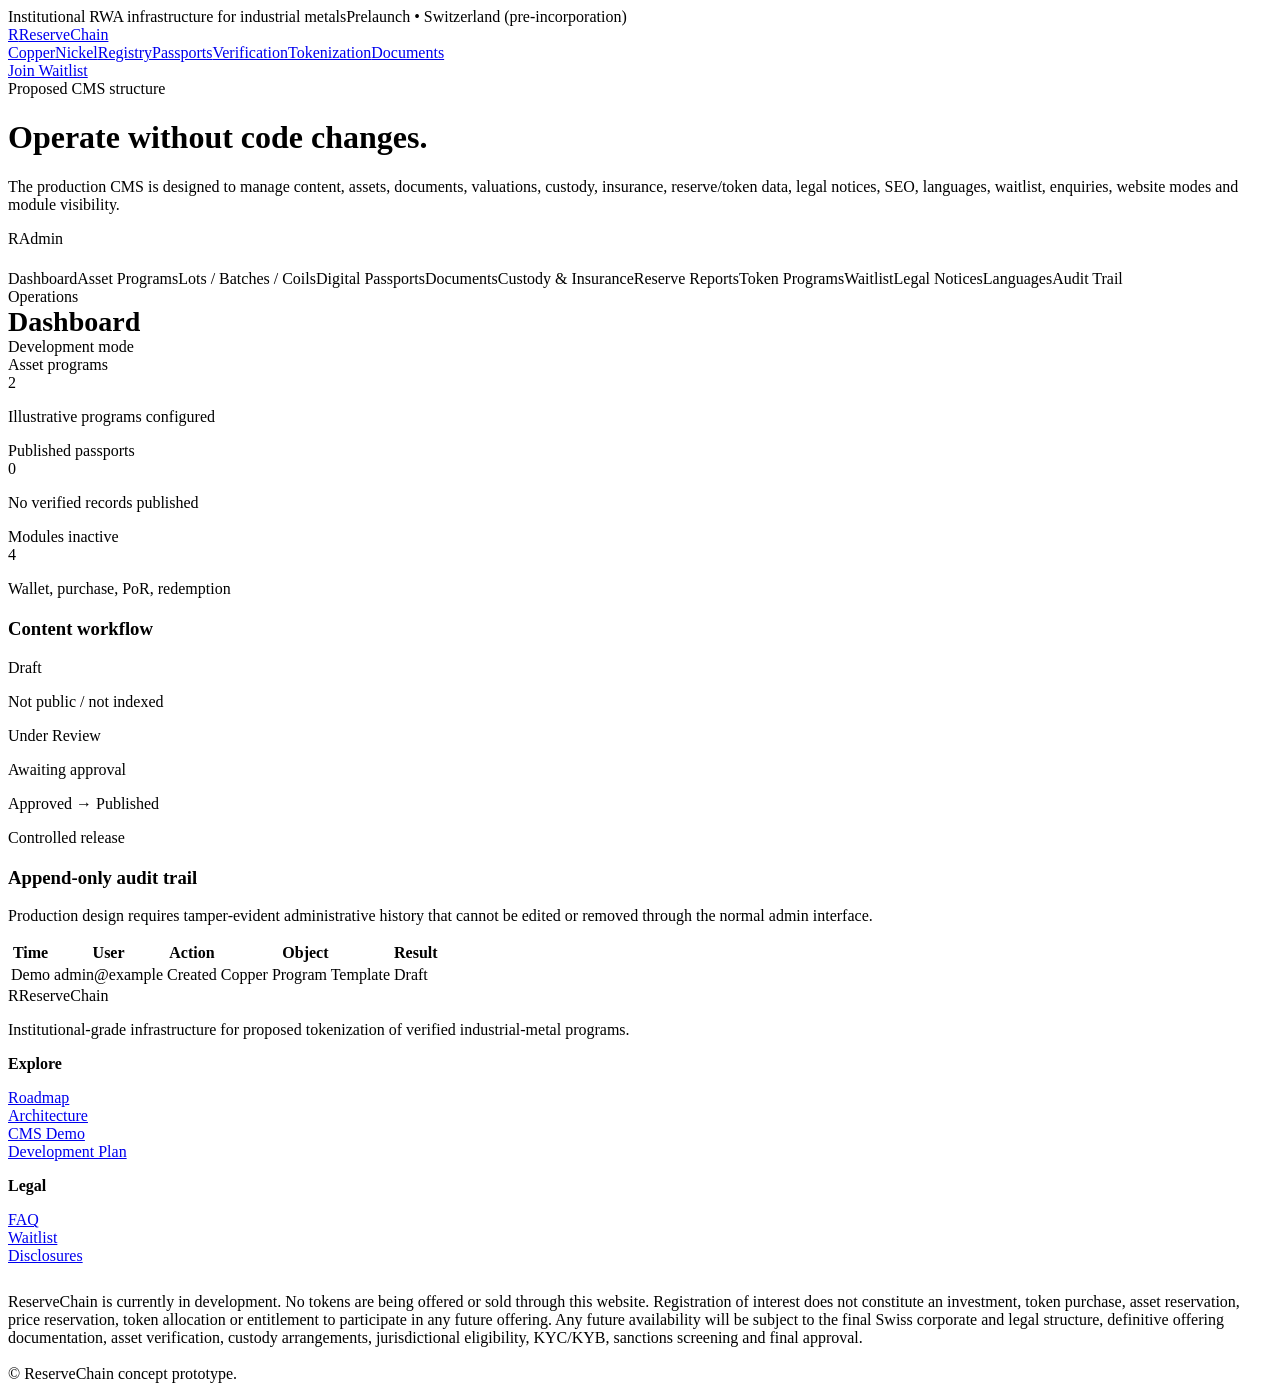
==== admin.html @ 05911ca4 "Add files via upload" ====
<!doctype html><html lang="en"><head><meta charset="utf-8"><meta name="viewport" content="width=device-width,initial-scale=1"><title>CMS / Admin Demo | ReserveChain</title><meta name="description" content="ReserveChain institutional industrial-metal tokenization platform prototype"><link rel="stylesheet" href="assets/style.css"></head><body><div class="topbar"><div class="container"><span>Institutional RWA infrastructure for industrial metals</span><span>Prelaunch • Switzerland (pre-incorporation)</span></div></div><nav class="nav"><div class="container navin"><a class="brand" href="index.html"><span class="mark">R</span><span>ReserveChain</span></a><div class="links"><a href="copper.html">Copper</a><a href="nickel.html">Nickel</a><a href="registry.html">Registry</a><a href="passport.html">Passports</a><a href="verification.html">Verification</a><a href="tokenization.html">Tokenization</a><a href="documents.html">Documents</a></div><a class="btn primary" href="waitlist.html">Join Waitlist</a></div></nav><header class="hero"><div class="container"><div class="eyebrow">Proposed CMS structure</div><h1>Operate without code changes.</h1><p>The production CMS is designed to manage content, assets, documents, valuations, custody, insurance, reserve/token data, legal notices, SEO, languages, waitlist, enquiries, website modes and module visibility.</p></div></header><section class="section alt"><div class="container"><div class="admin-shell"><aside class="sidebar"><div class="brand" style="margin-bottom:22px"><span class="mark">R</span><span>Admin</span></div><a class="active">Dashboard</a><a>Asset Programs</a><a>Lots / Batches / Coils</a><a>Digital Passports</a><a>Documents</a><a>Custody & Insurance</a><a>Reserve Reports</a><a>Token Programs</a><a>Waitlist</a><a>Legal Notices</a><a>Languages</a><a>Audit Trail</a></aside><main class="adminmain"><div class="adminbar"><div><div class="eyebrow">Operations</div><h2 style="margin:0;font-size:28px">Dashboard</h2></div><span class="tag green">Development mode</span></div><div class="grid g3"><div class="card"><span class="small">Asset programs</span><div class="kpi">2</div><p>Illustrative programs configured</p></div><div class="card"><span class="small">Published passports</span><div class="kpi">0</div><p>No verified records published</p></div><div class="card"><span class="small">Modules inactive</span><div class="kpi">4</div><p>Wallet, purchase, PoR, redemption</p></div></div><div class="card" style="margin-top:20px"><h3>Content workflow</h3><div class="grid g3"><div><span class="tag">Draft</span><p class="small">Not public / not indexed</p></div><div><span class="tag warn">Under Review</span><p class="small">Awaiting approval</p></div><div><span class="tag green">Approved → Published</span><p class="small">Controlled release</p></div></div></div><div class="card" style="margin-top:20px"><h3>Append-only audit trail</h3><p>Production design requires tamper-evident administrative history that cannot be edited or removed through the normal admin interface.</p><div class="tablewrap"><table class="table"><thead><tr><th>Time</th><th>User</th><th>Action</th><th>Object</th><th>Result</th></tr></thead><tbody><tr><td>Demo</td><td>admin@example</td><td>Created</td><td>Copper Program Template</td><td>Draft</td></tr></tbody></table></div></div></main></div></div></section><footer class="footer"><div class="container footergrid"><div><div class="brand"><span class="mark">R</span><span>ReserveChain</span></div><p class="small">Institutional-grade infrastructure for proposed tokenization of verified industrial-metal programs.</p></div><div><strong>Explore</strong><p><a href="roadmap.html">Roadmap</a><br><a href="architecture.html">Architecture</a><br><a href="admin.html">CMS Demo</a><br><a href="schedule.html">Development Plan</a></p></div><div><strong>Legal</strong><p><a href="faq.html">FAQ</a><br><a href="waitlist.html">Waitlist</a><br><a href="documents.html">Disclosures</a></p></div></div><div class="container legal" style="margin-top:28px">ReserveChain is currently in development. No tokens are being offered or sold through this website. Registration of interest does not constitute an investment, token purchase, asset reservation, price reservation, token allocation or entitlement to participate in any future offering. Any future availability will be subject to the final Swiss corporate and legal structure, definitive offering documentation, asset verification, custody arrangements, jurisdictional eligibility, KYC/KYB, sanctions screening and final approval.<br><br>© <span id="year"></span> ReserveChain concept prototype.</div></footer><script src="assets/app.js"></script></body></html>
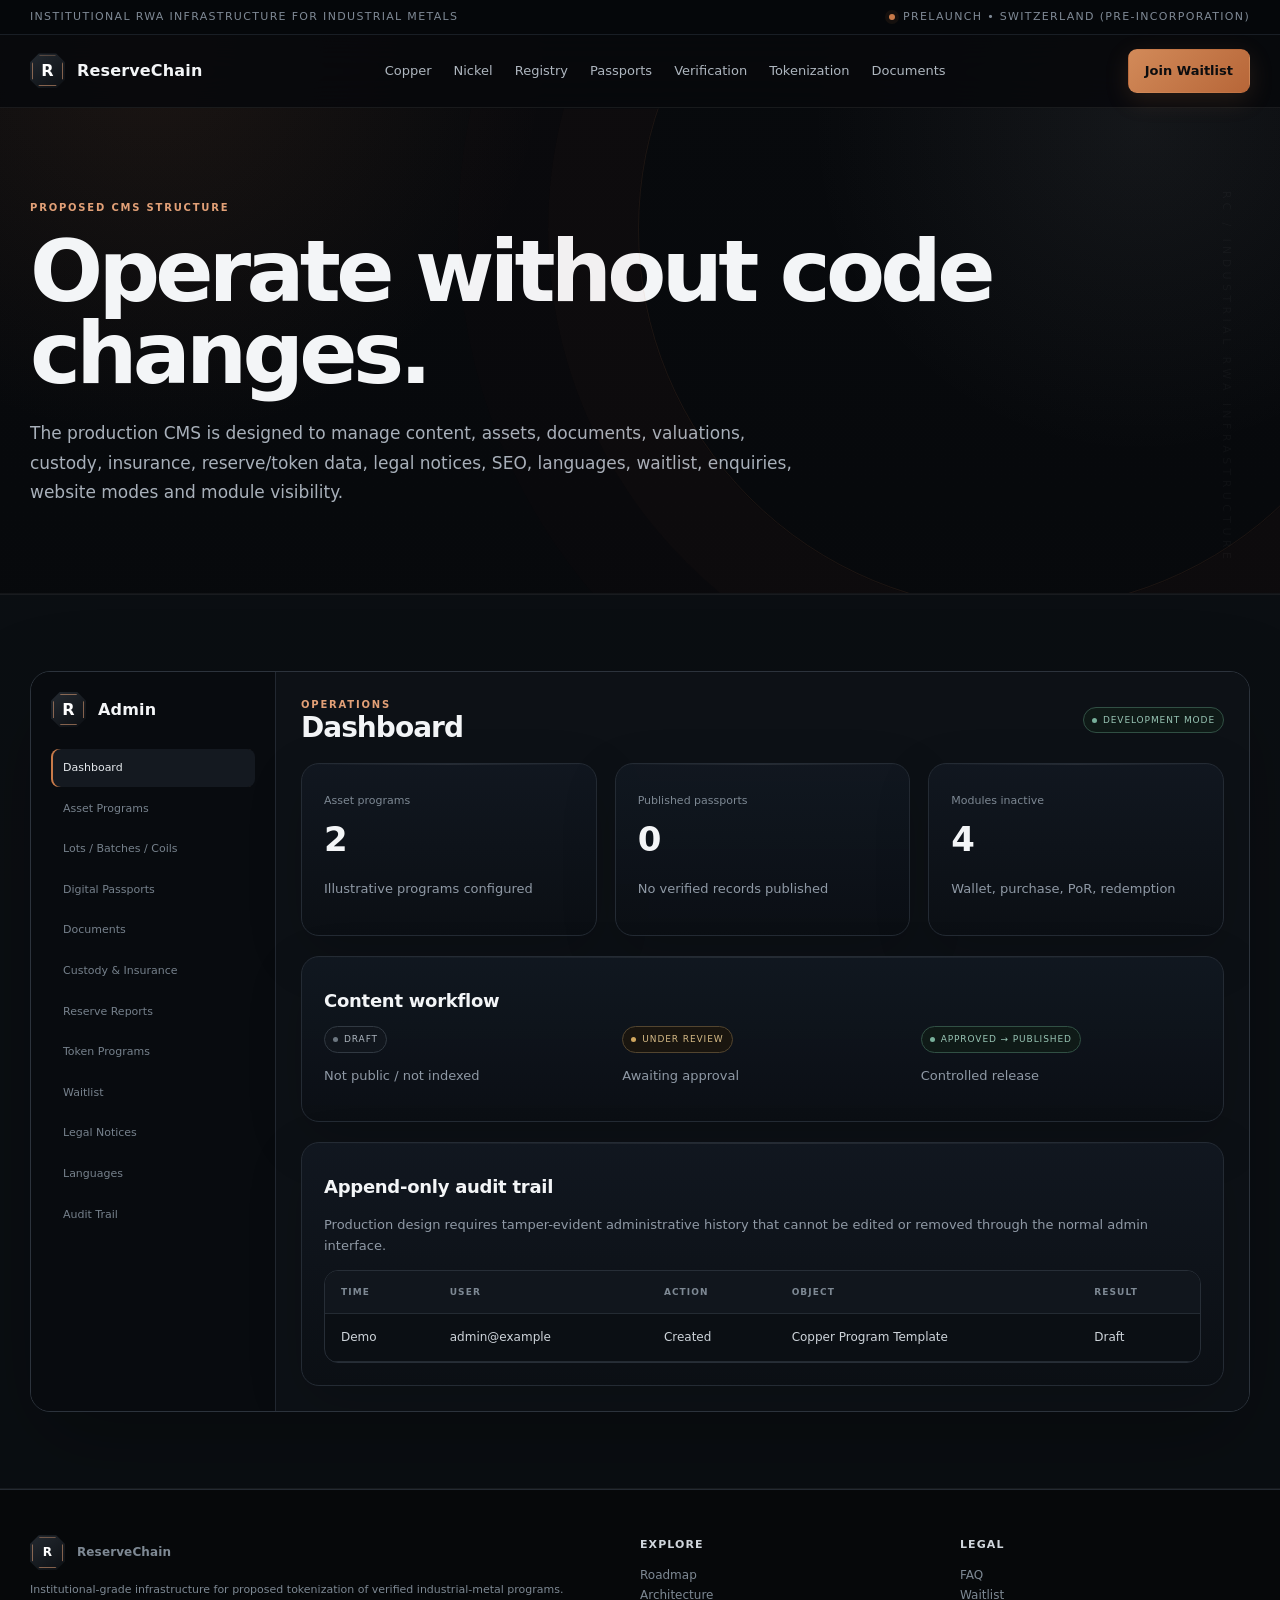
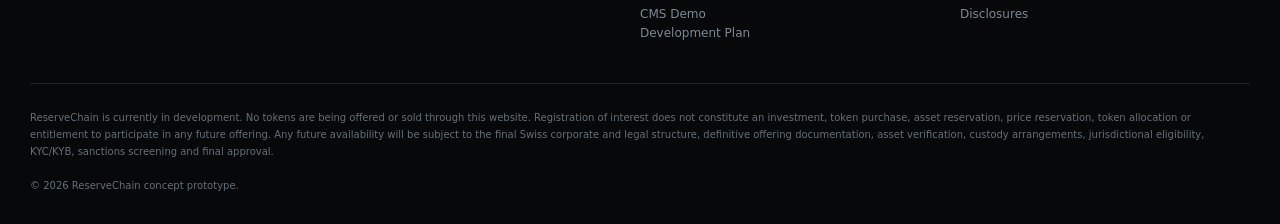
==== commit afc3780f: "Update admin.html" ====
--- a/admin.html
+++ b/admin.html
@@ -1 +1 @@
-<!doctype html><html lang="en"><head><meta charset="utf-8"><meta name="viewport" content="width=device-width,initial-scale=1"><title>CMS / Admin Demo | ReserveChain</title><meta name="description" content="ReserveChain institutional industrial-metal tokenization platform prototype"><link rel="stylesheet" href="assets/style.css"></head><body><div class="topbar"><div class="container"><span>Institutional RWA infrastructure for industrial metals</span><span>Prelaunch • Switzerland (pre-incorporation)</span></div></div><nav class="nav"><div class="container navin"><a class="brand" href="index.html"><span class="mark">R</span><span>ReserveChain</span></a><div class="links"><a href="copper.html">Copper</a><a href="nickel.html">Nickel</a><a href="registry.html">Registry</a><a href="passport.html">Passports</a><a href="verification.html">Verification</a><a href="tokenization.html">Tokenization</a><a href="documents.html">Documents</a></div><a class="btn primary" href="waitlist.html">Join Waitlist</a></div></nav><header class="hero"><div class="container"><div class="eyebrow">Proposed CMS structure</div><h1>Operate without code changes.</h1><p>The production CMS is designed to manage content, assets, documents, valuations, custody, insurance, reserve/token data, legal notices, SEO, languages, waitlist, enquiries, website modes and module visibility.</p></div></header><section class="section alt"><div class="container"><div class="admin-shell"><aside class="sidebar"><div class="brand" style="margin-bottom:22px"><span class="mark">R</span><span>Admin</span></div><a class="active">Dashboard</a><a>Asset Programs</a><a>Lots / Batches / Coils</a><a>Digital Passports</a><a>Documents</a><a>Custody & Insurance</a><a>Reserve Reports</a><a>Token Programs</a><a>Waitlist</a><a>Legal Notices</a><a>Languages</a><a>Audit Trail</a></aside><main class="adminmain"><div class="adminbar"><div><div class="eyebrow">Operations</div><h2 style="margin:0;font-size:28px">Dashboard</h2></div><span class="tag green">Development mode</span></div><div class="grid g3"><div class="card"><span class="small">Asset programs</span><div class="kpi">2</div><p>Illustrative programs configured</p></div><div class="card"><span class="small">Published passports</span><div class="kpi">0</div><p>No verified records published</p></div><div class="card"><span class="small">Modules inactive</span><div class="kpi">4</div><p>Wallet, purchase, PoR, redemption</p></div></div><div class="card" style="margin-top:20px"><h3>Content workflow</h3><div class="grid g3"><div><span class="tag">Draft</span><p class="small">Not public / not indexed</p></div><div><span class="tag warn">Under Review</span><p class="small">Awaiting approval</p></div><div><span class="tag green">Approved → Published</span><p class="small">Controlled release</p></div></div></div><div class="card" style="margin-top:20px"><h3>Append-only audit trail</h3><p>Production design requires tamper-evident administrative history that cannot be edited or removed through the normal admin interface.</p><div class="tablewrap"><table class="table"><thead><tr><th>Time</th><th>User</th><th>Action</th><th>Object</th><th>Result</th></tr></thead><tbody><tr><td>Demo</td><td>admin@example</td><td>Created</td><td>Copper Program Template</td><td>Draft</td></tr></tbody></table></div></div></main></div></div></section><footer class="footer"><div class="container footergrid"><div><div class="brand"><span class="mark">R</span><span>ReserveChain</span></div><p class="small">Institutional-grade infrastructure for proposed tokenization of verified industrial-metal programs.</p></div><div><strong>Explore</strong><p><a href="roadmap.html">Roadmap</a><br><a href="architecture.html">Architecture</a><br><a href="admin.html">CMS Demo</a><br><a href="schedule.html">Development Plan</a></p></div><div><strong>Legal</strong><p><a href="faq.html">FAQ</a><br><a href="waitlist.html">Waitlist</a><br><a href="documents.html">Disclosures</a></p></div></div><div class="container legal" style="margin-top:28px">ReserveChain is currently in development. No tokens are being offered or sold through this website. Registration of interest does not constitute an investment, token purchase, asset reservation, price reservation, token allocation or entitlement to participate in any future offering. Any future availability will be subject to the final Swiss corporate and legal structure, definitive offering documentation, asset verification, custody arrangements, jurisdictional eligibility, KYC/KYB, sanctions screening and final approval.<br><br>© <span id="year"></span> ReserveChain concept prototype.</div></footer><script src="assets/app.js"></script></body></html>+<!doctype html><html lang="en"><head><meta charset="utf-8"><meta name="viewport" content="width=device-width,initial-scale=1"><title>CMS / Admin Demo | ReserveChain</title><meta name="description" content="ReserveChain institutional industrial-metal tokenization platform prototype"><link rel="stylesheet" href="style.css"></head><body><div class="topbar"><div class="container"><span>Institutional RWA infrastructure for industrial metals</span><span>Prelaunch • Switzerland (pre-incorporation)</span></div></div><nav class="nav"><div class="container navin"><a class="brand" href="index.html"><span class="mark">R</span><span>ReserveChain</span></a><div class="links"><a href="copper.html">Copper</a><a href="nickel.html">Nickel</a><a href="registry.html">Registry</a><a href="passport.html">Passports</a><a href="verification.html">Verification</a><a href="tokenization.html">Tokenization</a><a href="documents.html">Documents</a></div><a class="btn primary" href="waitlist.html">Join Waitlist</a></div></nav><header class="hero"><div class="container"><div class="eyebrow">Proposed CMS structure</div><h1>Operate without code changes.</h1><p>The production CMS is designed to manage content, assets, documents, valuations, custody, insurance, reserve/token data, legal notices, SEO, languages, waitlist, enquiries, website modes and module visibility.</p></div></header><section class="section alt"><div class="container"><div class="admin-shell"><aside class="sidebar"><div class="brand" style="margin-bottom:22px"><span class="mark">R</span><span>Admin</span></div><a class="active">Dashboard</a><a>Asset Programs</a><a>Lots / Batches / Coils</a><a>Digital Passports</a><a>Documents</a><a>Custody & Insurance</a><a>Reserve Reports</a><a>Token Programs</a><a>Waitlist</a><a>Legal Notices</a><a>Languages</a><a>Audit Trail</a></aside><main class="adminmain"><div class="adminbar"><div><div class="eyebrow">Operations</div><h2 style="margin:0;font-size:28px">Dashboard</h2></div><span class="tag green">Development mode</span></div><div class="grid g3"><div class="card"><span class="small">Asset programs</span><div class="kpi">2</div><p>Illustrative programs configured</p></div><div class="card"><span class="small">Published passports</span><div class="kpi">0</div><p>No verified records published</p></div><div class="card"><span class="small">Modules inactive</span><div class="kpi">4</div><p>Wallet, purchase, PoR, redemption</p></div></div><div class="card" style="margin-top:20px"><h3>Content workflow</h3><div class="grid g3"><div><span class="tag">Draft</span><p class="small">Not public / not indexed</p></div><div><span class="tag warn">Under Review</span><p class="small">Awaiting approval</p></div><div><span class="tag green">Approved → Published</span><p class="small">Controlled release</p></div></div></div><div class="card" style="margin-top:20px"><h3>Append-only audit trail</h3><p>Production design requires tamper-evident administrative history that cannot be edited or removed through the normal admin interface.</p><div class="tablewrap"><table class="table"><thead><tr><th>Time</th><th>User</th><th>Action</th><th>Object</th><th>Result</th></tr></thead><tbody><tr><td>Demo</td><td>admin@example</td><td>Created</td><td>Copper Program Template</td><td>Draft</td></tr></tbody></table></div></div></main></div></div></section><footer class="footer"><div class="container footergrid"><div><div class="brand"><span class="mark">R</span><span>ReserveChain</span></div><p class="small">Institutional-grade infrastructure for proposed tokenization of verified industrial-metal programs.</p></div><div><strong>Explore</strong><p><a href="roadmap.html">Roadmap</a><br><a href="architecture.html">Architecture</a><br><a href="admin.html">CMS Demo</a><br><a href="schedule.html">Development Plan</a></p></div><div><strong>Legal</strong><p><a href="faq.html">FAQ</a><br><a href="waitlist.html">Waitlist</a><br><a href="documents.html">Disclosures</a></p></div></div><div class="container legal" style="margin-top:28px">ReserveChain is currently in development. No tokens are being offered or sold through this website. Registration of interest does not constitute an investment, token purchase, asset reservation, price reservation, token allocation or entitlement to participate in any future offering. Any future availability will be subject to the final Swiss corporate and legal structure, definitive offering documentation, asset verification, custody arrangements, jurisdictional eligibility, KYC/KYB, sanctions screening and final approval.<br><br>© <span id="year"></span> ReserveChain concept prototype.</div></footer><script src="app.js"></script></body></html>
--- a/style.css
+++ b/style.css
@@ -0,0 +1,16 @@
+:root{
+  --bg:#07090c;--bg2:#0a0d11;--panel:#0d1116;--panel2:#111720;--panel3:#151b24;
+  --line:#252c35;--line2:#333b46;--text:#f3f5f7;--muted:#929ca8;--soft:#c7ced6;
+  --copper:#c97a49;--copper2:#e2a077;--nickel:#c9d0d7;--nickel2:#8995a2;--signal:#87a99c;
+  --warn:#d8aa61;--danger:#d98080;--ok:#82b9a4;--max:1220px;--radius:18px;
+}
+*{box-sizing:border-box}html{scroll-behavior:smooth}body{margin:0;background:var(--bg);color:var(--text);font-family:Inter,ui-sans-serif,system-ui,-apple-system,BlinkMacSystemFont,"Segoe UI",sans-serif;line-height:1.6;-webkit-font-smoothing:antialiased}body:before{content:"";position:fixed;inset:0;pointer-events:none;z-index:-2;background:radial-gradient(circle at 12% 5%,rgba(201,122,73,.10),transparent 28%),radial-gradient(circle at 89% 14%,rgba(201,208,215,.065),transparent 24%),linear-gradient(180deg,#080a0d 0%,#07090c 55%,#080a0d 100%)}body:after{content:"";position:fixed;inset:0;pointer-events:none;z-index:-1;opacity:.17;background-image:linear-gradient(rgba(255,255,255,.018) 1px,transparent 1px),linear-gradient(90deg,rgba(255,255,255,.018) 1px,transparent 1px);background-size:48px 48px;mask-image:linear-gradient(to bottom,black,transparent 72%)}a{color:inherit;text-decoration:none}.container{width:min(var(--max),calc(100% - 44px));margin:auto}.topbar{background:#05070a;border-bottom:1px solid #191e25;color:#7f8995;font-size:11px;text-transform:uppercase;letter-spacing:.12em}.topbar .container{display:flex;justify-content:space-between;align-items:center;gap:18px;padding:8px 0}.topbar span:last-child:before{content:"";display:inline-block;width:6px;height:6px;border-radius:50%;background:var(--copper);margin-right:8px;box-shadow:0 0 0 4px rgba(201,122,73,.08)}
+.nav{position:sticky;top:0;z-index:30;background:rgba(7,9,12,.88);backdrop-filter:blur(18px);border-bottom:1px solid rgba(255,255,255,.07)}.navin{display:flex;align-items:center;justify-content:space-between;min-height:72px;gap:24px}.brand{display:flex;align-items:center;gap:12px;font-weight:760;letter-spacing:.01em}.mark{width:35px;height:35px;display:grid;place-items:center;position:relative;color:#fff;font-weight:820;background:linear-gradient(145deg,#242a31,#0c0f13);clip-path:polygon(25% 0,75% 0,100% 25%,100% 75%,75% 100%,25% 100%,0 75%,0 25%);border-radius:8px}.mark:after{content:"";position:absolute;inset:2px;clip-path:inherit;border:1px solid rgba(226,160,119,.55)}.links{display:flex;align-items:center;gap:22px;color:#aeb6bf;font-size:13px}.links a{position:relative;padding:26px 0}.links a:after{content:"";position:absolute;left:0;right:100%;bottom:18px;height:1px;background:var(--copper);transition:.25s}.links a:hover{color:#fff}.links a:hover:after{right:0}.btn{display:inline-flex;align-items:center;justify-content:center;gap:8px;padding:11px 16px;border-radius:9px;border:1px solid var(--line2);font-weight:650;font-size:13px;transition:.22s;background:#0d1116}.btn:hover{transform:translateY(-1px);border-color:#59616b}.btn.primary{background:linear-gradient(135deg,#d28a59,#b76638);color:#0c0d0f;border-color:transparent;box-shadow:0 7px 24px rgba(201,122,73,.16)}.btn.primary:hover{box-shadow:0 10px 30px rgba(201,122,73,.23)}.btn.ghost{background:rgba(255,255,255,.025)}.menu{display:none}
+.hero{padding:92px 0 68px;position:relative;overflow:hidden;border-bottom:1px solid rgba(255,255,255,.05)}.hero:before{content:"";position:absolute;right:-120px;top:-260px;width:760px;height:760px;border:1px solid rgba(201,122,73,.11);border-radius:50%;box-shadow:0 0 0 90px rgba(201,122,73,.018),0 0 0 180px rgba(201,122,73,.012)}.hero:after{content:"RC / INDUSTRIAL RWA INFRASTRUCTURE";position:absolute;right:3.5vw;bottom:30px;color:rgba(255,255,255,.035);font-size:11px;letter-spacing:.4em;writing-mode:vertical-rl}.eyebrow{color:var(--copper2);text-transform:uppercase;letter-spacing:.18em;font-size:10px;font-weight:760}.hero h1{font-size:clamp(46px,7vw,86px);line-height:.95;max-width:1030px;margin:15px 0 24px;letter-spacing:-.055em;font-weight:720}.hero p{max-width:780px;color:#a8b0ba;font-size:17px;line-height:1.75}.actions{display:flex;flex-wrap:wrap;gap:11px;margin-top:28px}.notice{margin:30px 0 0;padding:15px 17px 15px 20px;border:1px solid #443725;border-left:2px solid var(--warn);background:linear-gradient(90deg,rgba(216,170,97,.075),rgba(216,170,97,.015));border-radius:10px;color:#c9b890;font-size:12px;max-width:1000px}.notice strong{color:#e2c99b}.hero-split{display:grid;grid-template-columns:1.18fr .82fr;gap:54px;align-items:center}.hero-panel{position:relative;background:linear-gradient(180deg,#10151b,#0b0f14);border:1px solid #2a3038;border-radius:22px;padding:20px;box-shadow:0 32px 80px rgba(0,0,0,.35)}.hero-panel:before{content:"";position:absolute;inset:-1px;border-radius:inherit;padding:1px;background:linear-gradient(145deg,rgba(226,160,119,.35),transparent 35%,rgba(201,208,215,.12));mask:linear-gradient(#000 0 0) content-box,linear-gradient(#000 0 0);mask-composite:exclude}.panel-top{display:flex;justify-content:space-between;align-items:center;padding-bottom:15px;border-bottom:1px solid var(--line)}.panel-title{font-size:12px;color:#d8dde2;font-weight:650}.panel-meta{font-size:10px;color:#717b86}.asset-row{display:grid;grid-template-columns:40px 1fr auto;gap:12px;align-items:center;padding:15px 0;border-bottom:1px solid #20262d}.asset-icon{width:36px;height:36px;border-radius:10px;display:grid;place-items:center;font-size:11px;font-weight:800}.asset-icon.cu{background:linear-gradient(145deg,#5b2f1c,#b66639);color:#f4d1bc}.asset-icon.ni{background:linear-gradient(145deg,#303943,#8995a2);color:#edf0f3}.asset-name{font-size:12px;font-weight:650}.asset-sub{font-size:10px;color:#737e8a;margin-top:2px}.asset-status{font-size:9px;text-transform:uppercase;letter-spacing:.12em;color:#d5b27a;border:1px solid #53442c;padding:4px 7px;border-radius:999px}.data-grid{display:grid;grid-template-columns:repeat(3,1fr);gap:9px;margin-top:14px}.data-box{padding:12px;background:#090d11;border:1px solid #20262e;border-radius:10px}.data-box span{display:block;font-size:9px;text-transform:uppercase;letter-spacing:.11em;color:#66717d}.data-box strong{display:block;margin-top:7px;font-size:12px;color:#d5dbe1}
+.section{padding:76px 0}.section.alt{background:rgba(13,17,22,.72);border-block:1px solid rgba(255,255,255,.055)}.section h2{font-size:clamp(31px,4vw,52px);line-height:1.08;margin:9px 0 15px;letter-spacing:-.035em;font-weight:690}.lead{color:#949eaa;max-width:790px;font-size:16px}.grid{display:grid;gap:18px}.g2{grid-template-columns:repeat(2,1fr)}.g3{grid-template-columns:repeat(3,1fr)}.g4{grid-template-columns:repeat(4,1fr)}.card{position:relative;background:linear-gradient(180deg,rgba(17,23,32,.96),rgba(11,15,20,.98));border:1px solid #242b34;border-radius:var(--radius);padding:22px;box-shadow:0 18px 55px rgba(0,0,0,.15);overflow:hidden}.card:after{content:"";position:absolute;left:0;top:0;width:100%;height:1px;background:linear-gradient(90deg,transparent,rgba(255,255,255,.09),transparent)}.card:hover{border-color:#343d48}.card h3{margin:8px 0 8px;font-size:18px;letter-spacing:-.015em}.card p{color:#8f99a5;font-size:13px}.kpi{font-size:34px;font-weight:720;letter-spacing:-.045em}.tag{display:inline-flex;align-items:center;gap:6px;padding:5px 8px;border-radius:999px;border:1px solid #313942;background:#11161d;color:#aeb7c0;font-size:9px;text-transform:uppercase;letter-spacing:.10em}.tag:before{content:"";width:5px;height:5px;border-radius:50%;background:#6c7680}.tag.green{border-color:#315044;color:#99c5b5;background:#0f1a17}.tag.green:before{background:#77af9a}.tag.warn{border-color:#53452f;color:#d5ba86;background:#19150f}.tag.warn:before{background:#d0a65e}.metal{min-height:320px;display:flex;flex-direction:column;justify-content:flex-end;position:relative;background:#0c1015}.metal:before{content:"";position:absolute;inset:0;background:radial-gradient(circle at 82% 16%,rgba(201,122,73,.18),transparent 26%),linear-gradient(140deg,rgba(255,255,255,.035),transparent 45%)}.metal:nth-child(2):before{background:radial-gradient(circle at 82% 16%,rgba(201,208,215,.15),transparent 26%),linear-gradient(140deg,rgba(255,255,255,.035),transparent 45%)}.metal>*{position:relative}.metal h3{font-size:24px;max-width:410px}.spec{display:flex;justify-content:space-between;padding:11px 0;border-bottom:1px solid #252c34;gap:20px;font-size:13px}.spec span:first-child{color:#737e89}.spec span:last-child{color:#d3d9df;text-align:right}.tablewrap{overflow:auto;border:1px solid #272e37;border-radius:14px;background:#0b0f14}.table{width:100%;border-collapse:collapse;min-width:780px}.table th,.table td{padding:14px 16px;border-bottom:1px solid #242b33;text-align:left;font-size:12px}.table th{color:#7e8994;background:#11161d;font-size:9px;text-transform:uppercase;letter-spacing:.12em}.table td{color:#ced4da}.table tbody tr:hover{background:#10151b}.status{display:inline-flex;align-items:center;gap:6px;padding:4px 7px;border-radius:999px;background:#101c19;border:1px solid #2b463d;color:#8fbca9;font-size:9px;text-transform:uppercase;letter-spacing:.08em}.status:before{content:"";width:5px;height:5px;border-radius:50%;background:#7eb19d}.status.pending{background:#1a1610;border-color:#4f412b;color:#d1b37a}.status.pending:before{background:#cca258}.passport{border:1px solid #2d3540;border-radius:20px;overflow:hidden;background:#0b0f14;box-shadow:0 30px 80px rgba(0,0,0,.22)}.passporthead{padding:25px;background:linear-gradient(135deg,#151b23,#0d1117);display:flex;justify-content:space-between;gap:18px;border-bottom:1px solid #2a313a}.passportbody{padding:26px}.mono{font-family:ui-monospace,SFMono-Regular,Menlo,monospace;font-size:11px;color:#9aa5af}.steps{counter-reset:s}.step{position:relative;padding:0 0 30px 52px}.step:before{counter-increment:s;content:counter(s);position:absolute;left:0;top:0;width:31px;height:31px;border-radius:9px;display:grid;place-items:center;background:#151b22;color:var(--copper2);border:1px solid #3a312b;font-size:11px;font-weight:750}.step:after{content:"";position:absolute;left:15px;top:33px;bottom:0;width:1px;background:#2a3038}.step:last-child:after{display:none}
+.metrics-band{display:grid;grid-template-columns:repeat(4,1fr);border:1px solid #272e36;border-radius:16px;overflow:hidden;background:#0c1015}.metric{padding:21px 22px;border-right:1px solid #272e36}.metric:last-child{border-right:0}.metric span{display:block;color:#6f7a85;font-size:9px;text-transform:uppercase;letter-spacing:.14em}.metric strong{display:block;margin-top:7px;font-size:14px;color:#d8dde3}.metric strong em{font-style:normal;color:var(--copper2)}.process-line{display:grid;grid-template-columns:repeat(4,1fr);gap:1px;background:#2a3038;border:1px solid #2a3038;border-radius:16px;overflow:hidden}.process-item{background:#0c1015;padding:22px;min-height:180px}.process-num{font-size:10px;color:var(--copper2);letter-spacing:.12em}.process-item h3{font-size:17px;margin:25px 0 8px}.process-item p{font-size:12px;color:#818c97}.shield{width:40px;height:46px;border:1px solid #545e68;clip-path:polygon(50% 0,94% 16%,88% 68%,50% 100%,12% 68%,6% 16%);display:grid;place-items:center;color:var(--nickel);font-size:11px;margin-bottom:18px}
+.footer{padding:45px 0 30px;border-top:1px solid #242a32;color:#7e8994;font-size:12px;background:#06080a}.footergrid{display:grid;grid-template-columns:2fr 1fr 1fr;gap:30px}.footer strong{color:#d0d6dc;font-size:11px;text-transform:uppercase;letter-spacing:.1em}.footer a:hover{color:#fff}.legal{font-size:10px;color:#656f79;line-height:1.7;border-top:1px solid #1d2229;padding-top:25px}.small{font-size:11px;color:#7d8893}
+.form{display:grid;gap:14px}.field label{display:block;margin-bottom:6px;font-size:10px;text-transform:uppercase;letter-spacing:.09em;color:#89939e}.field input,.field select,.field textarea{width:100%;background:#090d11;color:var(--text);border:1px solid #2c343e;border-radius:9px;padding:12px 13px;outline:none}.field input:focus,.field textarea:focus,.field select:focus{border-color:#9a6748;box-shadow:0 0 0 3px rgba(201,122,73,.08)}.msg{display:none;padding:12px 14px;border-radius:9px;background:#101c19;border:1px solid #2b463d;color:#9fc3b5;font-size:12px}
+.admin-shell{display:grid;grid-template-columns:245px 1fr;min-height:740px;border:1px solid #2c333c;border-radius:20px;overflow:hidden;box-shadow:0 32px 90px rgba(0,0,0,.25)}.sidebar{background:#080b0f;padding:20px;border-right:1px solid #222831}.sidebar a{display:block;padding:10px 12px;border-radius:8px;color:#76818c;font-size:11px;margin:3px 0}.sidebar a.active,.sidebar a:hover{background:#141920;color:#e5e9ed}.sidebar a.active{box-shadow:inset 2px 0 var(--copper)}.adminmain{background:#0d1116;padding:25px}.adminbar{display:flex;justify-content:space-between;gap:12px;align-items:center;margin-bottom:20px}.bar{height:6px;border-radius:999px;background:#20262d;overflow:hidden}.bar i{display:block;height:100%;background:linear-gradient(90deg,#9d5935,var(--copper2))}.arch{display:grid;grid-template-columns:repeat(5,1fr);gap:10px;align-items:stretch}.arch .node{padding:18px 12px;border:1px solid #2a313a;border-radius:12px;background:#0e1319;text-align:center;font-size:11px;color:#b2bac2}.arch .node:hover{border-color:#745039}.arch .arrow{display:none}.timeline{display:grid;gap:12px}.phase{display:grid;grid-template-columns:120px 1fr;gap:22px;padding:19px;border:1px solid #272e36;border-radius:14px;background:#0d1116}.phase strong{color:var(--copper2);font-size:12px}.phase p{color:#89939e;font-size:13px}.feature-strip{display:flex;flex-wrap:wrap;gap:9px;margin-top:24px}.feature-pill{padding:7px 10px;border:1px solid #2a3139;border-radius:999px;color:#858f99;font-size:9px;text-transform:uppercase;letter-spacing:.1em;background:#0c1015}
+@media(max-width:1000px){.hero-split{grid-template-columns:1fr}.hero-panel{max-width:690px}.links{display:none}.menu{display:inline-flex}.g4{grid-template-columns:1fr 1fr}.arch{grid-template-columns:1fr 1fr}.admin-shell{grid-template-columns:1fr}.sidebar{display:none}.metrics-band,.process-line{grid-template-columns:1fr 1fr}.metric:nth-child(2){border-right:0}.metric:nth-child(-n+2){border-bottom:1px solid #272e36}}
+@media(max-width:700px){.container{width:min(var(--max),calc(100% - 26px))}.topbar .container{display:block}.topbar span{display:block}.topbar span+span{margin-top:3px}.navin{min-height:64px}.nav .btn.primary{padding:9px 11px}.hero{padding:64px 0 48px}.hero h1{font-size:48px;letter-spacing:-.045em}.hero p{font-size:15px}.hero:after{display:none}.g2,.g3,.g4,.metrics-band,.process-line{grid-template-columns:1fr}.metric{border-right:0;border-bottom:1px solid #272e36}.metric:last-child{border-bottom:0}.footergrid{grid-template-columns:1fr}.phase{grid-template-columns:1fr}.passporthead{display:block}.arch{grid-template-columns:1fr}.data-grid{grid-template-columns:1fr}.process-item{min-height:auto}.section{padding:56px 0}}
